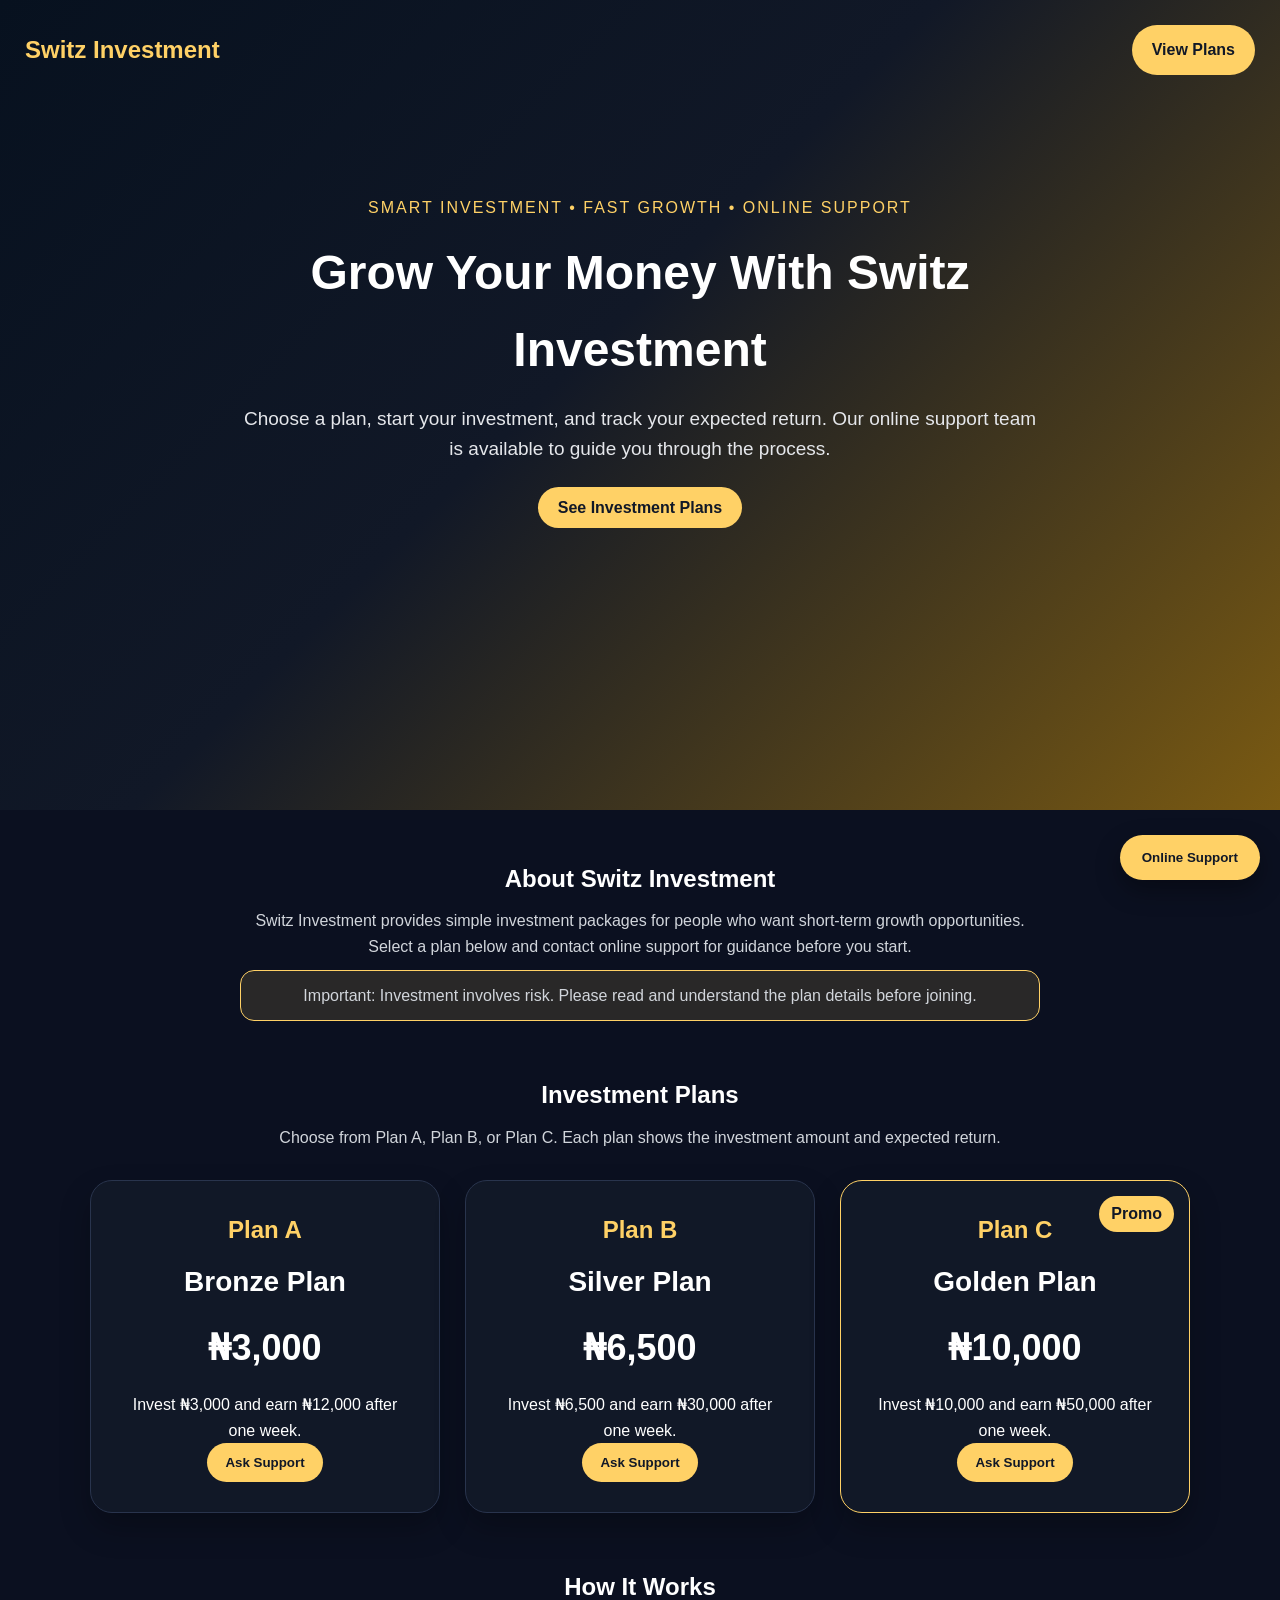
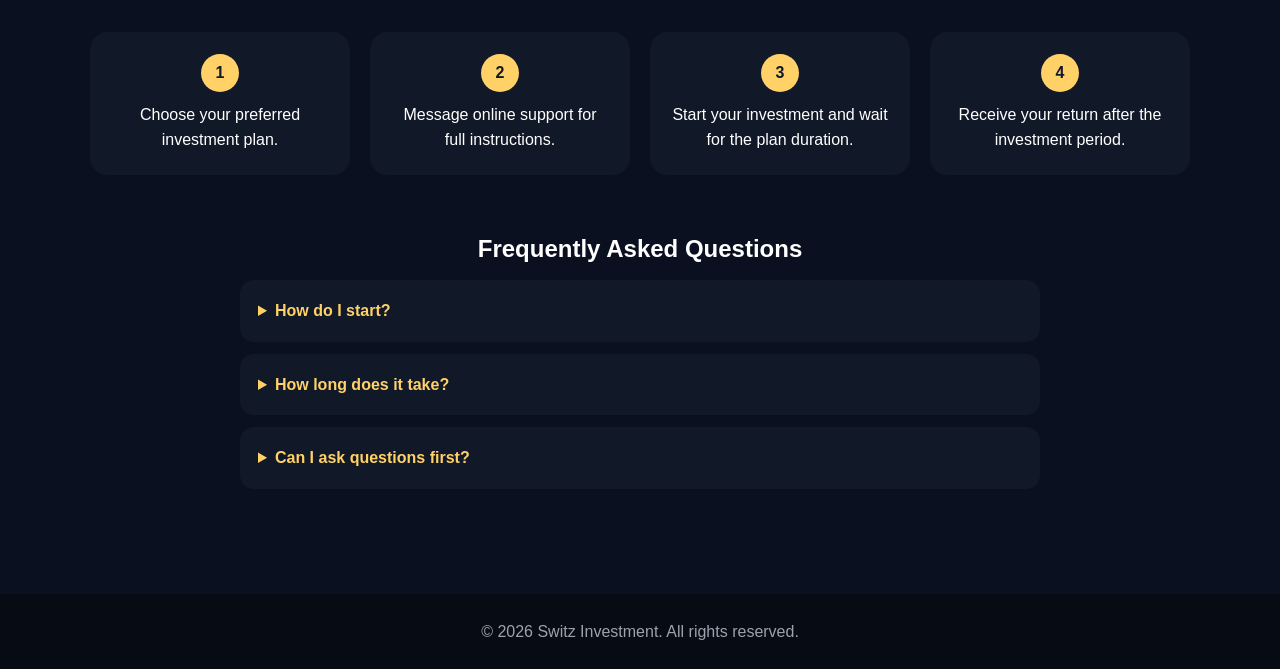
==== index.html @ d9412c85 "Add files via upload" ====
<!DOCTYPE html>
<html lang="en">
<head>
  <meta charset="UTF-8" />
  <meta name="viewport" content="width=device-width, initial-scale=1.0" />
  <title>Switz Investment</title>
  <link rel="stylesheet" href="styles.css" />
</head>
<body>
  <header class="hero">
    <nav>
      <div class="logo">Switz Investment</div>
      <a href="#plans" class="nav-btn">View Plans</a>
    </nav>
    <div class="hero-content">
      <p class="tag">Smart Investment • Fast Growth • Online Support</p>
      <h1>Grow Your Money With Switz Investment</h1>
      <p class="hero-text">Choose a plan, start your investment, and track your expected return. Our online support team is available to guide you through the process.</p>
      <a href="#plans" class="main-btn">See Investment Plans</a>
    </div>
  </header>

  <main>
    <section class="about">
      <h2>About Switz Investment</h2>
      <p>Switz Investment provides simple investment packages for people who want short-term growth opportunities. Select a plan below and contact online support for guidance before you start.</p>
      <p class="notice">Important: Investment involves risk. Please read and understand the plan details before joining.</p>
    </section>

    <section id="plans" class="plans">
      <h2>Investment Plans</h2>
      <p class="section-text">Choose from Plan A, Plan B, or Plan C. Each plan shows the investment amount and expected return.</p>
      <div class="plan-grid">
        <div class="card bronze">
          <h3>Plan A</h3>
          <h4>Bronze Plan</h4>
          <p class="amount">₦3,000</p>
          <p>Invest ₦3,000 and earn ₦12,000 after one week.</p>
          <button onclick="openSupport('Bronze Plan')">Ask Support</button>
        </div>
        <div class="card silver">
          <h3>Plan B</h3>
          <h4>Silver Plan</h4>
          <p class="amount">₦6,500</p>
          <p>Invest ₦6,500 and earn ₦30,000 after one week.</p>
          <button onclick="openSupport('Silver Plan')">Ask Support</button>
        </div>
        <div class="card gold">
          <span class="promo">Promo</span>
          <h3>Plan C</h3>
          <h4>Golden Plan</h4>
          <p class="amount">₦10,000</p>
          <p>Invest ₦10,000 and earn ₦50,000 after one week.</p>
          <button onclick="openSupport('Golden Plan')">Ask Support</button>
        </div>
      </div>
    </section>

    <section class="how">
      <h2>How It Works</h2>
      <div class="steps">
        <div><strong>1</strong><p>Choose your preferred investment plan.</p></div>
        <div><strong>2</strong><p>Message online support for full instructions.</p></div>
        <div><strong>3</strong><p>Start your investment and wait for the plan duration.</p></div>
        <div><strong>4</strong><p>Receive your return after the investment period.</p></div>
      </div>
    </section>

    <section class="faq">
      <h2>Frequently Asked Questions</h2>
      <details><summary>How do I start?</summary><p>Click the online support button and tell support the plan you want to join.</p></details>
      <details><summary>How long does it take?</summary><p>The listed plans are for one week of investment.</p></details>
      <details><summary>Can I ask questions first?</summary><p>Yes. Use the online support button on the website to chat before you invest.</p></details>
    </section>
  </main>

  <footer>
    <p>© 2026 Switz Investment. All rights reserved.</p>
  </footer>

  <button class="chat-float" onclick="openSupport()">Online Support</button>
  <div id="supportBox" class="support-box">
    <div class="support-head">
      <span>Switz Support</span>
      <button onclick="closeSupport()">×</button>
    </div>
    <div class="support-body" id="chatMessages">
      <p class="bot">Hello, welcome to Switz Investment. Which plan are you interested in?</p>
    </div>
    <div class="support-input">
      <input id="chatInput" type="text" placeholder="Type your message..." />
      <button onclick="sendMessage()">Send</button>
    </div>
    <p class="chat-note">Demo chat. To reply to real visitors, connect Tawk.to, Crisp, or another live-chat service.</p>
  </div>

  <!-- REAL ONLINE SUPPORT SETUP:
       Create a free Tawk.to or Crisp account, copy your chat widget code,
       then paste it here before </body>. -->
  <script src="script.js"></script>
</body>
</html>
---- styles.css ----
*{box-sizing:border-box;margin:0;padding:0;font-family:Arial,Helvetica,sans-serif}body{background:#0b1020;color:#fff;line-height:1.6}.hero{min-height:90vh;background:linear-gradient(135deg,#07111f,#111827 45%,#7a5a12);padding:25px}nav{display:flex;justify-content:space-between;align-items:center}.logo{font-size:24px;font-weight:800;color:#ffd166}.nav-btn,.main-btn{background:#ffd166;color:#111827;text-decoration:none;padding:12px 20px;border-radius:30px;font-weight:700}.hero-content{max-width:800px;margin:120px auto;text-align:center}.tag{color:#ffd166;text-transform:uppercase;letter-spacing:2px}.hero h1{font-size:48px;margin:15px 0}.hero-text{font-size:19px;color:#e5e7eb;margin-bottom:30px}main{padding:50px 20px}.about,.plans,.how,.faq{max-width:1100px;margin:0 auto 55px;text-align:center}.about p,.section-text{color:#d1d5db;max-width:800px;margin:10px auto}.notice{background:rgba(255,209,102,.12);border:1px solid #ffd166;border-radius:14px;padding:12px}.plan-grid{display:grid;grid-template-columns:repeat(auto-fit,minmax(250px,1fr));gap:25px;margin-top:30px}.card{background:#111827;border:1px solid #29344d;border-radius:22px;padding:30px;position:relative;box-shadow:0 15px 30px rgba(0,0,0,.25)}.card h3{color:#ffd166;font-size:24px}.card h4{font-size:28px;margin:10px 0}.amount{font-size:36px;font-weight:900;color:#fff;margin:15px 0}.card button,.support-input button{border:0;background:#ffd166;color:#111827;padding:12px 18px;border-radius:25px;font-weight:800;cursor:pointer}.gold{border-color:#ffd166}.promo{position:absolute;top:15px;right:15px;background:#ffd166;color:#111827;padding:5px 12px;border-radius:20px;font-weight:800}.steps{display:grid;grid-template-columns:repeat(auto-fit,minmax(220px,1fr));gap:20px;margin-top:25px}.steps div{background:#111827;padding:22px;border-radius:18px}.steps strong{display:inline-flex;justify-content:center;align-items:center;background:#ffd166;color:#111827;width:38px;height:38px;border-radius:50%;margin-bottom:10px}.faq details{background:#111827;margin:12px auto;padding:18px;border-radius:14px;text-align:left;max-width:800px}.faq summary{cursor:pointer;font-weight:700;color:#ffd166}footer{text-align:center;padding:25px;background:#070b14;color:#9ca3af}.chat-float{position:fixed;right:20px;bottom:20px;border:0;background:#ffd166;color:#111827;padding:15px 22px;border-radius:35px;font-weight:900;box-shadow:0 10px 25px rgba(0,0,0,.35);cursor:pointer}.support-box{display:none;position:fixed;right:20px;bottom:85px;width:330px;background:#fff;color:#111827;border-radius:18px;overflow:hidden;box-shadow:0 20px 50px rgba(0,0,0,.4)}.support-head{background:#111827;color:#ffd166;padding:14px;display:flex;justify-content:space-between;font-weight:800}.support-head button{background:transparent;border:0;color:#fff;font-size:24px;cursor:pointer}.support-body{height:230px;overflow:auto;padding:15px;background:#f3f4f6}.bot,.user{padding:10px 12px;border-radius:12px;margin-bottom:10px}.bot{background:#fff}.user{background:#ffd166;margin-left:40px}.support-input{display:flex;gap:8px;padding:10px}.support-input input{flex:1;padding:12px;border:1px solid #ddd;border-radius:20px}.chat-note{font-size:11px;color:#777;padding:0 12px 12px}@media(max-width:600px){.hero h1{font-size:34px}.support-box{width:90%;right:5%}}
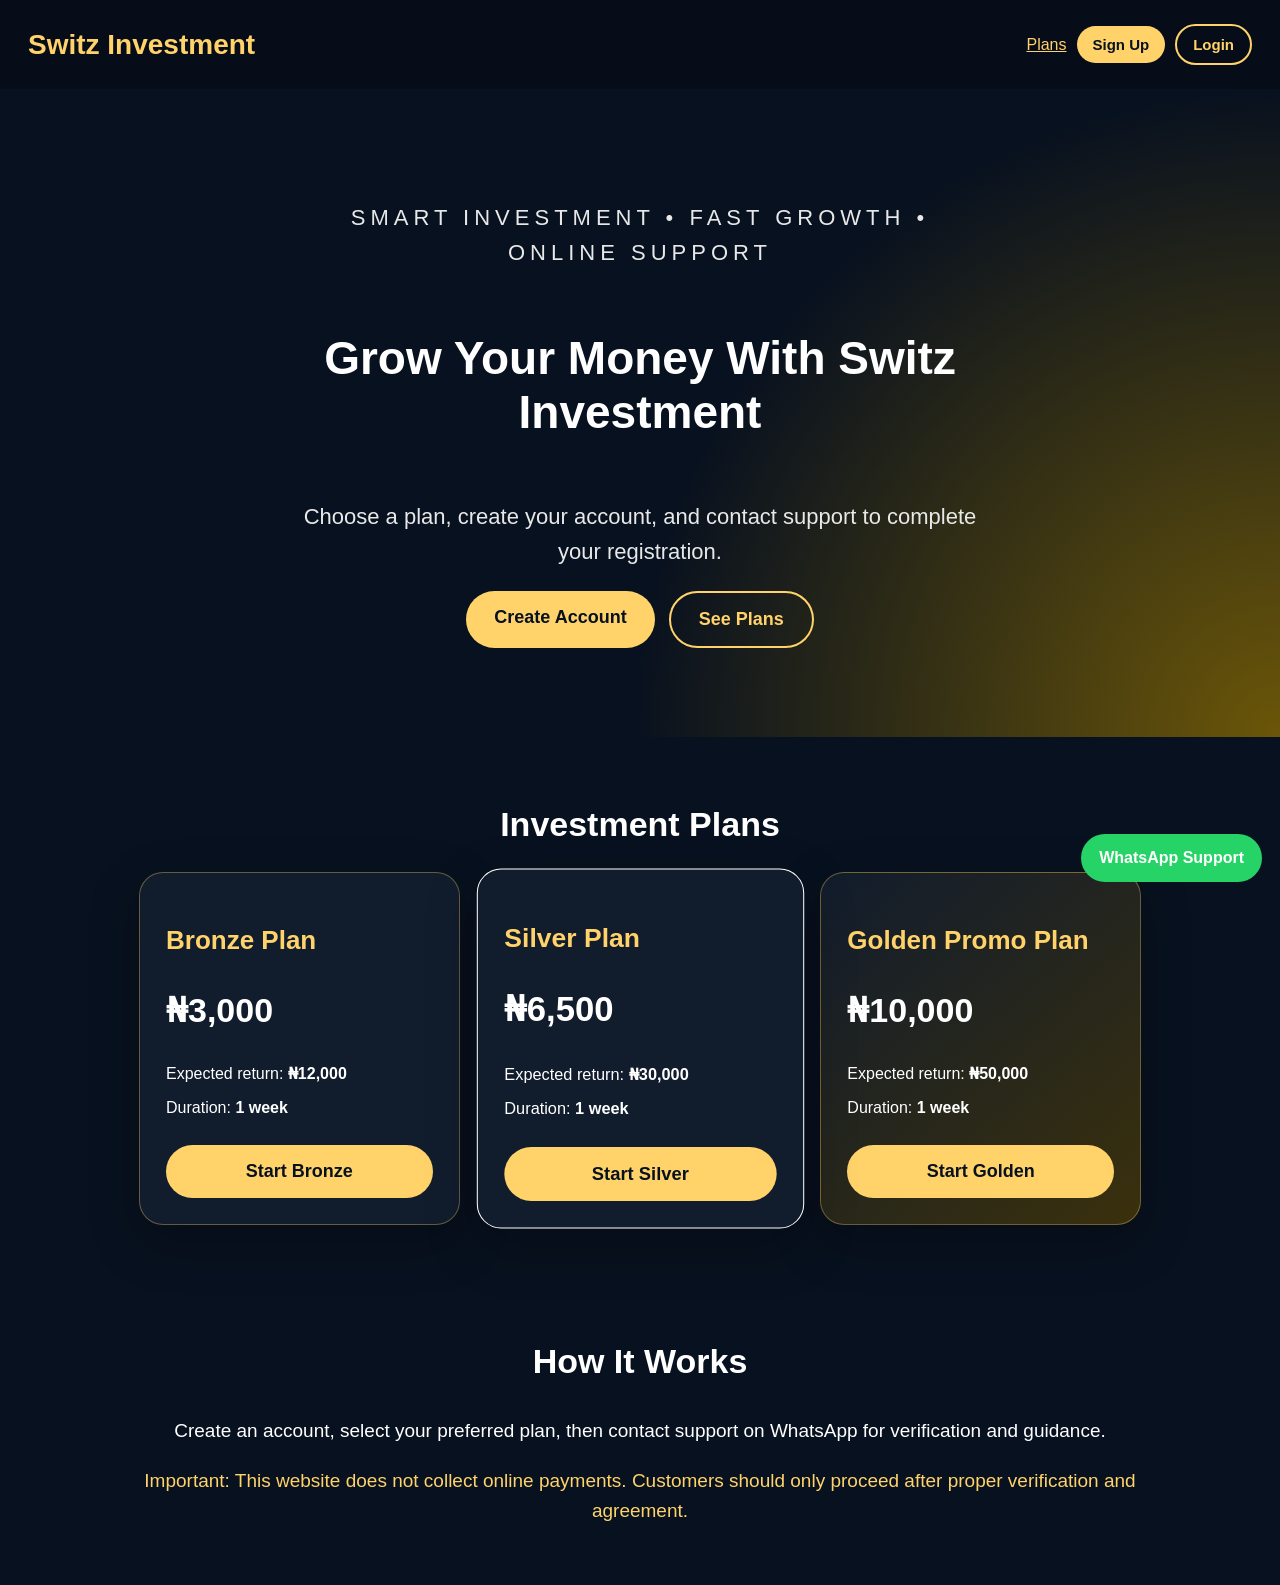
==== commit e33ed1df: "Add files via upload" ====
--- a/index.html
+++ b/index.html
@@ -4,99 +4,62 @@
   <meta charset="UTF-8" />
   <meta name="viewport" content="width=device-width, initial-scale=1.0" />
   <title>Switz Investment</title>
-  <link rel="stylesheet" href="styles.css" />
+  <link rel="stylesheet" href="style.css" />
 </head>
 <body>
-  <header class="hero">
+  <header class="topbar">
+    <div class="brand">Switz Investment</div>
     <nav>
-      <div class="logo">Switz Investment</div>
-      <a href="#plans" class="nav-btn">View Plans</a>
+      <a href="#plans">Plans</a>
+      <a href="signup.html" class="btn small">Sign Up</a>
+      <a href="login.html" class="btn small ghost">Login</a>
     </nav>
-    <div class="hero-content">
-      <p class="tag">Smart Investment • Fast Growth • Online Support</p>
-      <h1>Grow Your Money With Switz Investment</h1>
-      <p class="hero-text">Choose a plan, start your investment, and track your expected return. Our online support team is available to guide you through the process.</p>
-      <a href="#plans" class="main-btn">See Investment Plans</a>
-    </div>
   </header>
 
-  <main>
-    <section class="about">
-      <h2>About Switz Investment</h2>
-      <p>Switz Investment provides simple investment packages for people who want short-term growth opportunities. Select a plan below and contact online support for guidance before you start.</p>
-      <p class="notice">Important: Investment involves risk. Please read and understand the plan details before joining.</p>
-    </section>
+  <section class="hero">
+    <p class="tag">SMART INVESTMENT • FAST GROWTH • ONLINE SUPPORT</p>
+    <h1>Grow Your Money With Switz Investment</h1>
+    <p>Choose a plan, create your account, and contact support to complete your registration.</p>
+    <div class="actions">
+      <a href="signup.html" class="btn">Create Account</a>
+      <a href="#plans" class="btn ghost">See Plans</a>
+    </div>
+  </section>
 
-    <section id="plans" class="plans">
-      <h2>Investment Plans</h2>
-      <p class="section-text">Choose from Plan A, Plan B, or Plan C. Each plan shows the investment amount and expected return.</p>
-      <div class="plan-grid">
-        <div class="card bronze">
-          <h3>Plan A</h3>
-          <h4>Bronze Plan</h4>
-          <p class="amount">₦3,000</p>
-          <p>Invest ₦3,000 and earn ₦12,000 after one week.</p>
-          <button onclick="openSupport('Bronze Plan')">Ask Support</button>
-        </div>
-        <div class="card silver">
-          <h3>Plan B</h3>
-          <h4>Silver Plan</h4>
-          <p class="amount">₦6,500</p>
-          <p>Invest ₦6,500 and earn ₦30,000 after one week.</p>
-          <button onclick="openSupport('Silver Plan')">Ask Support</button>
-        </div>
-        <div class="card gold">
-          <span class="promo">Promo</span>
-          <h3>Plan C</h3>
-          <h4>Golden Plan</h4>
-          <p class="amount">₦10,000</p>
-          <p>Invest ₦10,000 and earn ₦50,000 after one week.</p>
-          <button onclick="openSupport('Golden Plan')">Ask Support</button>
-        </div>
+  <section id="plans" class="plans">
+    <h2>Investment Plans</h2>
+    <div class="plan-grid">
+      <div class="card">
+        <h3>Bronze Plan</h3>
+        <p class="price">₦3,000</p>
+        <p>Expected return: <b>₦12,000</b></p>
+        <p>Duration: <b>1 week</b></p>
+        <a href="signup.html?plan=Bronze" class="btn full">Start Bronze</a>
       </div>
-    </section>
+      <div class="card featured">
+        <h3>Silver Plan</h3>
+        <p class="price">₦6,500</p>
+        <p>Expected return: <b>₦30,000</b></p>
+        <p>Duration: <b>1 week</b></p>
+        <a href="signup.html?plan=Silver" class="btn full">Start Silver</a>
+      </div>
+      <div class="card promo">
+        <h3>Golden Promo Plan</h3>
+        <p class="price">₦10,000</p>
+        <p>Expected return: <b>₦50,000</b></p>
+        <p>Duration: <b>1 week</b></p>
+        <a href="signup.html?plan=Golden" class="btn full">Start Golden</a>
+      </div>
+    </div>
+  </section>
 
-    <section class="how">
-      <h2>How It Works</h2>
-      <div class="steps">
-        <div><strong>1</strong><p>Choose your preferred investment plan.</p></div>
-        <div><strong>2</strong><p>Message online support for full instructions.</p></div>
-        <div><strong>3</strong><p>Start your investment and wait for the plan duration.</p></div>
-        <div><strong>4</strong><p>Receive your return after the investment period.</p></div>
-      </div>
-    </section>
+  <section class="notice">
+    <h2>How It Works</h2>
+    <p>Create an account, select your preferred plan, then contact support on WhatsApp for verification and guidance.</p>
+    <p class="warning">Important: This website does not collect online payments. Customers should only proceed after proper verification and agreement.</p>
+  </section>
 
-    <section class="faq">
-      <h2>Frequently Asked Questions</h2>
-      <details><summary>How do I start?</summary><p>Click the online support button and tell support the plan you want to join.</p></details>
-      <details><summary>How long does it take?</summary><p>The listed plans are for one week of investment.</p></details>
-      <details><summary>Can I ask questions first?</summary><p>Yes. Use the online support button on the website to chat before you invest.</p></details>
-    </section>
-  </main>
-
-  <footer>
-    <p>© 2026 Switz Investment. All rights reserved.</p>
-  </footer>
-
-  <button class="chat-float" onclick="openSupport()">Online Support</button>
-  <div id="supportBox" class="support-box">
-    <div class="support-head">
-      <span>Switz Support</span>
-      <button onclick="closeSupport()">×</button>
-    </div>
-    <div class="support-body" id="chatMessages">
-      <p class="bot">Hello, welcome to Switz Investment. Which plan are you interested in?</p>
-    </div>
-    <div class="support-input">
-      <input id="chatInput" type="text" placeholder="Type your message..." />
-      <button onclick="sendMessage()">Send</button>
-    </div>
-    <p class="chat-note">Demo chat. To reply to real visitors, connect Tawk.to, Crisp, or another live-chat service.</p>
-  </div>
-
-  <!-- REAL ONLINE SUPPORT SETUP:
-       Create a free Tawk.to or Crisp account, copy your chat widget code,
-       then paste it here before </body>. -->
-  <script src="script.js"></script>
+  <a class="whatsapp" href="https://wa.me/2348104181436" target="_blank">WhatsApp Support</a>
+  <script src="app.js"></script>
 </body>
 </html>
--- a/style.css
+++ b/style.css
@@ -0,0 +1 @@
+*{box-sizing:border-box}body{margin:0;font-family:Arial,Helvetica,sans-serif;background:#08111f;color:#fff}.topbar{display:flex;justify-content:space-between;align-items:center;padding:24px 28px;background:#070d18;position:sticky;top:0;z-index:5}.brand{font-size:28px;font-weight:800;color:#ffd36a}nav{display:flex;gap:10px;align-items:center}a{color:#ffd36a}.hero{min-height:72vh;display:flex;flex-direction:column;align-items:center;justify-content:center;text-align:center;padding:40px 24px;background:radial-gradient(circle at bottom right,#6b5608,#08111f 45%)}.tag{color:#ffd36a;letter-spacing:5px;font-size:17px}.hero h1{font-size:46px;max-width:720px}.hero p{font-size:22px;max-width:690px;line-height:1.6;color:#e8e8e8}.actions{display:flex;gap:14px;flex-wrap:wrap;justify-content:center}.btn{display:inline-block;background:#ffd36a;color:#08111f;text-decoration:none;border:0;border-radius:35px;padding:16px 28px;font-weight:800;font-size:18px;cursor:pointer}.btn.ghost{background:transparent;color:#ffd36a;border:2px solid #ffd36a}.btn.small{padding:10px 16px;font-size:15px}.btn.full{width:100%;text-align:center;margin-top:12px}.plans,.notice,.dashboard{padding:40px 24px;max-width:1050px;margin:auto}.plans h2,.notice h2{font-size:34px;text-align:center}.plan-grid,.dash-grid{display:grid;grid-template-columns:repeat(auto-fit,minmax(250px,1fr));gap:20px}.card,.dash-card,.auth-box{background:#111c2d;border:1px solid rgba(255,211,106,.35);border-radius:24px;padding:26px;box-shadow:0 18px 50px rgba(0,0,0,.25)}.card h3{font-size:26px;color:#ffd36a}.price{font-size:34px;font-weight:900}.featured{transform:scale(1.02);border-color:#fff}.promo{background:linear-gradient(140deg,#111c2d,#3a300c)}.notice{text-align:center;font-size:19px;line-height:1.6}.warning{color:#ffd36a}.whatsapp{position:fixed;right:18px;bottom:18px;background:#25d366;color:white;text-decoration:none;padding:15px 18px;border-radius:35px;font-weight:800}.auth-box{max-width:430px;margin:60px auto}.auth-box h1{text-align:center;color:#ffd36a}input,select{width:100%;padding:15px;margin:10px 0;border-radius:12px;border:1px solid #34445e;background:#08111f;color:white;font-size:16px}.dashboard h1{color:#ffd36a}.pending{color:#ffd36a}@media(max-width:600px){.topbar{padding:18px 14px}.brand{font-size:24px}nav a{font-size:13px}.hero h1{font-size:36px}.hero p{font-size:19px}.tag{font-size:14px;letter-spacing:4px}.btn{font-size:16px;padding:14px 20px}}
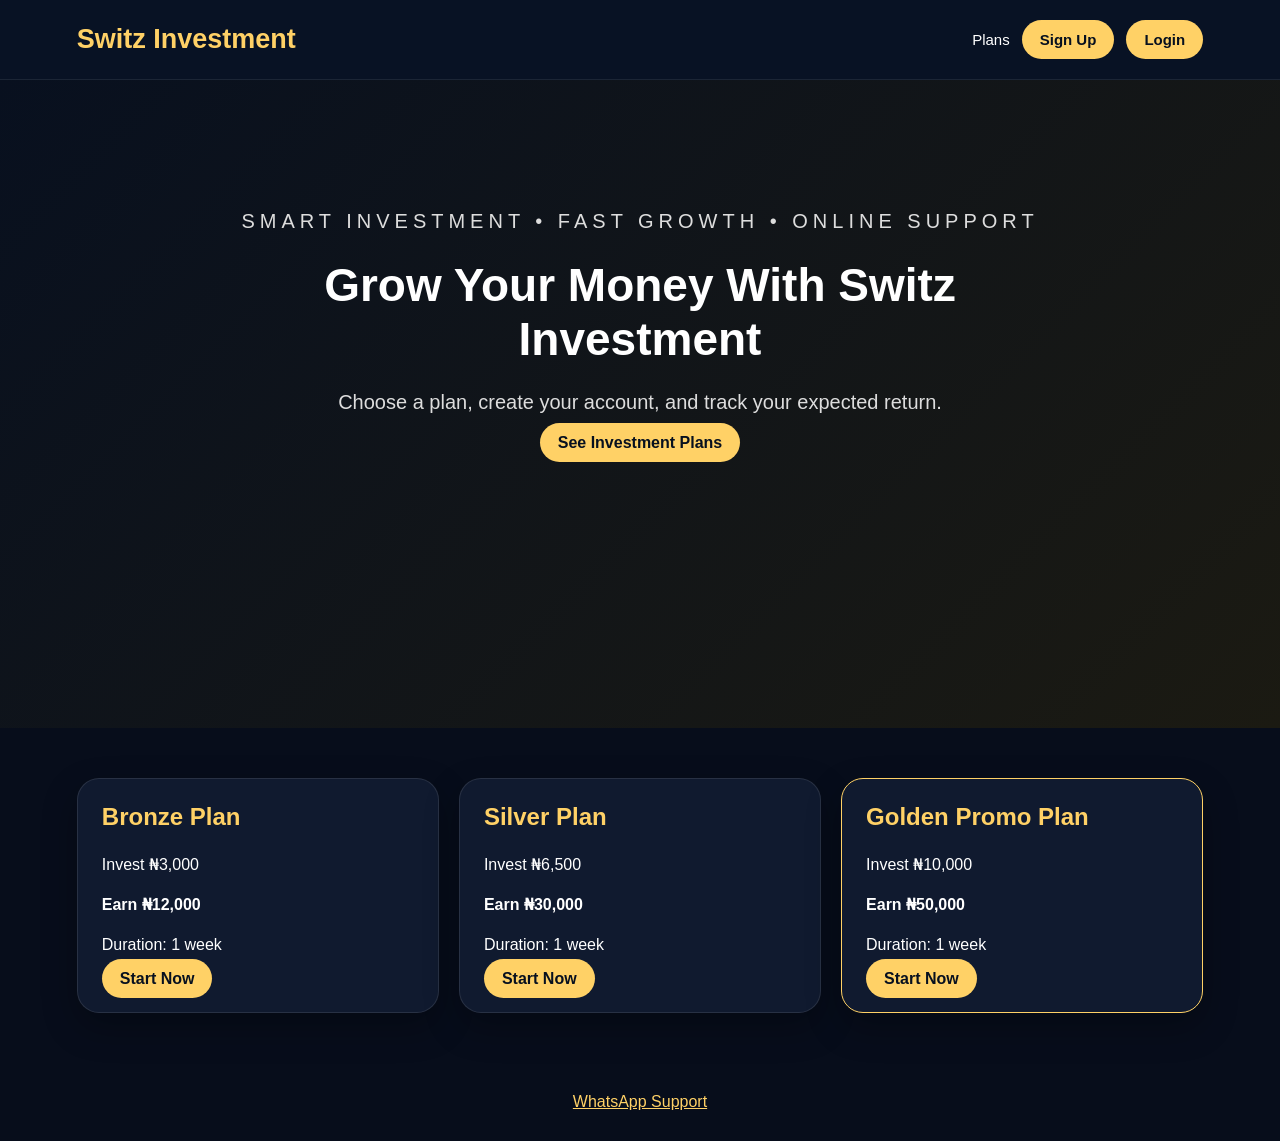
==== commit ab7c8331: "Add files via upload" ====
--- a/index.html
+++ b/index.html
@@ -1,65 +1,16 @@
 <!DOCTYPE html>
 <html lang="en">
 <head>
-  <meta charset="UTF-8" />
-  <meta name="viewport" content="width=device-width, initial-scale=1.0" />
-  <title>Switz Investment</title>
-  <link rel="stylesheet" href="style.css" />
+  <meta charset="UTF-8"><meta name="viewport" content="width=device-width, initial-scale=1.0">
+  <title>Switz Investment</title><link rel="stylesheet" href="style.css">
 </head>
 <body>
-  <header class="topbar">
-    <div class="brand">Switz Investment</div>
-    <nav>
-      <a href="#plans">Plans</a>
-      <a href="signup.html" class="btn small">Sign Up</a>
-      <a href="login.html" class="btn small ghost">Login</a>
-    </nav>
-  </header>
-
-  <section class="hero">
-    <p class="tag">SMART INVESTMENT • FAST GROWTH • ONLINE SUPPORT</p>
-    <h1>Grow Your Money With Switz Investment</h1>
-    <p>Choose a plan, create your account, and contact support to complete your registration.</p>
-    <div class="actions">
-      <a href="signup.html" class="btn">Create Account</a>
-      <a href="#plans" class="btn ghost">See Plans</a>
-    </div>
-  </section>
-
-  <section id="plans" class="plans">
-    <h2>Investment Plans</h2>
-    <div class="plan-grid">
-      <div class="card">
-        <h3>Bronze Plan</h3>
-        <p class="price">₦3,000</p>
-        <p>Expected return: <b>₦12,000</b></p>
-        <p>Duration: <b>1 week</b></p>
-        <a href="signup.html?plan=Bronze" class="btn full">Start Bronze</a>
-      </div>
-      <div class="card featured">
-        <h3>Silver Plan</h3>
-        <p class="price">₦6,500</p>
-        <p>Expected return: <b>₦30,000</b></p>
-        <p>Duration: <b>1 week</b></p>
-        <a href="signup.html?plan=Silver" class="btn full">Start Silver</a>
-      </div>
-      <div class="card promo">
-        <h3>Golden Promo Plan</h3>
-        <p class="price">₦10,000</p>
-        <p>Expected return: <b>₦50,000</b></p>
-        <p>Duration: <b>1 week</b></p>
-        <a href="signup.html?plan=Golden" class="btn full">Start Golden</a>
-      </div>
-    </div>
-  </section>
-
-  <section class="notice">
-    <h2>How It Works</h2>
-    <p>Create an account, select your preferred plan, then contact support on WhatsApp for verification and guidance.</p>
-    <p class="warning">Important: This website does not collect online payments. Customers should only proceed after proper verification and agreement.</p>
-  </section>
-
-  <a class="whatsapp" href="https://wa.me/2348104181436" target="_blank">WhatsApp Support</a>
-  <script src="app.js"></script>
-</body>
-</html>
+<header class="topbar"><h1>Switz Investment</h1><nav><a href="#plans">Plans</a><a class="btn" href="signup.html">Sign Up</a><a class="btn light" href="login.html">Login</a></nav></header>
+<section class="hero"><p class="tag">SMART INVESTMENT • FAST GROWTH • ONLINE SUPPORT</p><h2>Grow Your Money With Switz Investment</h2><p>Choose a plan, create your account, and track your expected return.</p><a class="main-btn" href="#plans">See Investment Plans</a></section>
+<section id="plans" class="plans">
+<div class="card"><h3>Bronze Plan</h3><p>Invest ₦3,000</p><h4>Earn ₦12,000</h4><p>Duration: 1 week</p><a class="main-btn" href="signup.html">Start Now</a></div>
+<div class="card"><h3>Silver Plan</h3><p>Invest ₦6,500</p><h4>Earn ₦30,000</h4><p>Duration: 1 week</p><a class="main-btn" href="signup.html">Start Now</a></div>
+<div class="card gold"><h3>Golden Promo Plan</h3><p>Invest ₦10,000</p><h4>Earn ₦50,000</h4><p>Duration: 1 week</p><a class="main-btn" href="signup.html">Start Now</a></div>
+</section>
+<footer><a href="https://wa.me/2348104181436" target="_blank">WhatsApp Support</a></footer>
+</body></html>
--- a/style.css
+++ b/style.css
@@ -1 +1 @@
-*{box-sizing:border-box}body{margin:0;font-family:Arial,Helvetica,sans-serif;background:#08111f;color:#fff}.topbar{display:flex;justify-content:space-between;align-items:center;padding:24px 28px;background:#070d18;position:sticky;top:0;z-index:5}.brand{font-size:28px;font-weight:800;color:#ffd36a}nav{display:flex;gap:10px;align-items:center}a{color:#ffd36a}.hero{min-height:72vh;display:flex;flex-direction:column;align-items:center;justify-content:center;text-align:center;padding:40px 24px;background:radial-gradient(circle at bottom right,#6b5608,#08111f 45%)}.tag{color:#ffd36a;letter-spacing:5px;font-size:17px}.hero h1{font-size:46px;max-width:720px}.hero p{font-size:22px;max-width:690px;line-height:1.6;color:#e8e8e8}.actions{display:flex;gap:14px;flex-wrap:wrap;justify-content:center}.btn{display:inline-block;background:#ffd36a;color:#08111f;text-decoration:none;border:0;border-radius:35px;padding:16px 28px;font-weight:800;font-size:18px;cursor:pointer}.btn.ghost{background:transparent;color:#ffd36a;border:2px solid #ffd36a}.btn.small{padding:10px 16px;font-size:15px}.btn.full{width:100%;text-align:center;margin-top:12px}.plans,.notice,.dashboard{padding:40px 24px;max-width:1050px;margin:auto}.plans h2,.notice h2{font-size:34px;text-align:center}.plan-grid,.dash-grid{display:grid;grid-template-columns:repeat(auto-fit,minmax(250px,1fr));gap:20px}.card,.dash-card,.auth-box{background:#111c2d;border:1px solid rgba(255,211,106,.35);border-radius:24px;padding:26px;box-shadow:0 18px 50px rgba(0,0,0,.25)}.card h3{font-size:26px;color:#ffd36a}.price{font-size:34px;font-weight:900}.featured{transform:scale(1.02);border-color:#fff}.promo{background:linear-gradient(140deg,#111c2d,#3a300c)}.notice{text-align:center;font-size:19px;line-height:1.6}.warning{color:#ffd36a}.whatsapp{position:fixed;right:18px;bottom:18px;background:#25d366;color:white;text-decoration:none;padding:15px 18px;border-radius:35px;font-weight:800}.auth-box{max-width:430px;margin:60px auto}.auth-box h1{text-align:center;color:#ffd36a}input,select{width:100%;padding:15px;margin:10px 0;border-radius:12px;border:1px solid #34445e;background:#08111f;color:white;font-size:16px}.dashboard h1{color:#ffd36a}.pending{color:#ffd36a}@media(max-width:600px){.topbar{padding:18px 14px}.brand{font-size:24px}nav a{font-size:13px}.hero h1{font-size:36px}.hero p{font-size:19px}.tag{font-size:14px;letter-spacing:4px}.btn{font-size:16px;padding:14px 20px}}
+*{box-sizing:border-box}body{margin:0;font-family:Arial,Helvetica,sans-serif;background:#070d1b;color:white}.topbar{display:flex;justify-content:space-between;align-items:center;padding:20px 6%;background:#081224;border-bottom:1px solid rgba(255,255,255,.08)}.topbar h1{margin:0;color:#ffd166;font-size:27px}.topbar nav{display:flex;gap:12px;align-items:center;flex-wrap:wrap}.topbar a,.logout{color:white;text-decoration:none;background:transparent;border:0;font-size:15px}.btn,.main-btn,.form-box button{background:#ffd166!important;color:#07101f!important;padding:11px 18px;border-radius:28px;font-weight:bold;text-decoration:none;border:0}.logout{background:#18243a;padding:11px 16px;border-radius:20px}.hero{min-height:72vh;text-align:center;padding:110px 7%;background:linear-gradient(135deg,#08101f,#1b1a12)}.tag{color:#ffd166;letter-spacing:5px}.hero h2{font-size:46px;max-width:760px;margin:25px auto}.hero p{font-size:20px;color:#ddd}.plans{display:grid;grid-template-columns:repeat(auto-fit,minmax(240px,1fr));gap:20px;padding:50px 6%}.dashboard-plans{padding:25px 0}.card,.form-box,.stat-card,.panel,.dash-hero{background:#101a2f;border:1px solid rgba(255,255,255,.1);border-radius:22px;padding:24px;box-shadow:0 14px 35px rgba(0,0,0,.28)}.card h3{color:#ffd166;font-size:24px;margin-top:0}.gold{border-color:#ffd166}footer{text-align:center;padding:30px}footer a{color:#ffd166}.form-page{min-height:100vh;display:flex;align-items:center;justify-content:center;padding:25px;background:linear-gradient(135deg,#08101f,#181b2c)}.form-box{width:100%;max-width:430px}.form-box h1{color:#ffd166}.form-box input{width:100%;padding:15px;margin:10px 0;border-radius:12px;border:1px solid #35425d;background:#07101f;color:white}.form-box button{width:100%;margin-top:12px;font-size:17px}.form-box a{color:#ffd166}.dashboard{padding:26px 6%}.dash-hero{display:grid;grid-template-columns:1.2fr .8fr;gap:20px;align-items:center;background:linear-gradient(135deg,#121f3a,#0b1224)}.small,.muted{color:#bfc8dc}.dash-hero h2{font-size:34px;margin:5px 0;color:#ffd166}.balance-box{background:#07101f;border:1px solid rgba(255,209,102,.35);border-radius:20px;padding:22px}.balance-box p{margin:0;color:#bfc8dc}.balance-box h1{font-size:38px;margin:8px 0;color:#ffd166}.balance-box span{color:#dce3f2}.stats{display:grid;grid-template-columns:repeat(auto-fit,minmax(180px,1fr));gap:18px;margin:22px 0}.stat-card p{color:#bfc8dc;margin:0 0 12px}.stat-card h2{margin:0;font-size:26px}.dashboard-grid{display:grid;grid-template-columns:2fr 1fr;gap:20px;margin-bottom:20px}.panel h2{margin-top:0;color:#fff}.chart{height:190px;display:flex;align-items:end;gap:13px;background:#07101f;border-radius:16px;padding:18px;border:1px solid rgba(255,255,255,.08)}.chart div{flex:1;background:linear-gradient(180deg,#ffd166,#b7791f);border-radius:10px 10px 0 0}.action{display:block;width:100%;padding:15px;margin:12px 0;text-align:left;border-radius:14px;border:1px solid rgba(255,255,255,.12);background:#07101f;color:white;text-decoration:none;font-weight:bold}.disabled{opacity:.6}.table{width:100%;overflow:hidden;border-radius:14px;border:1px solid rgba(255,255,255,.1)}.row{display:grid;grid-template-columns:1fr 1fr 1fr 1fr;padding:14px;border-bottom:1px solid rgba(255,255,255,.08);color:#dce3f2}.row.head{background:#07101f;color:#ffd166;font-weight:bold}.row:last-child{border-bottom:0}@media(max-width:700px){.topbar{display:block}.topbar nav{margin-top:14px}.dash-hero,.dashboard-grid{grid-template-columns:1fr}.hero h2{font-size:35px}.tag{letter-spacing:2px}.row{font-size:13px;grid-template-columns:1.2fr 1fr 1fr 1fr}.dashboard{padding:18px 4%}}
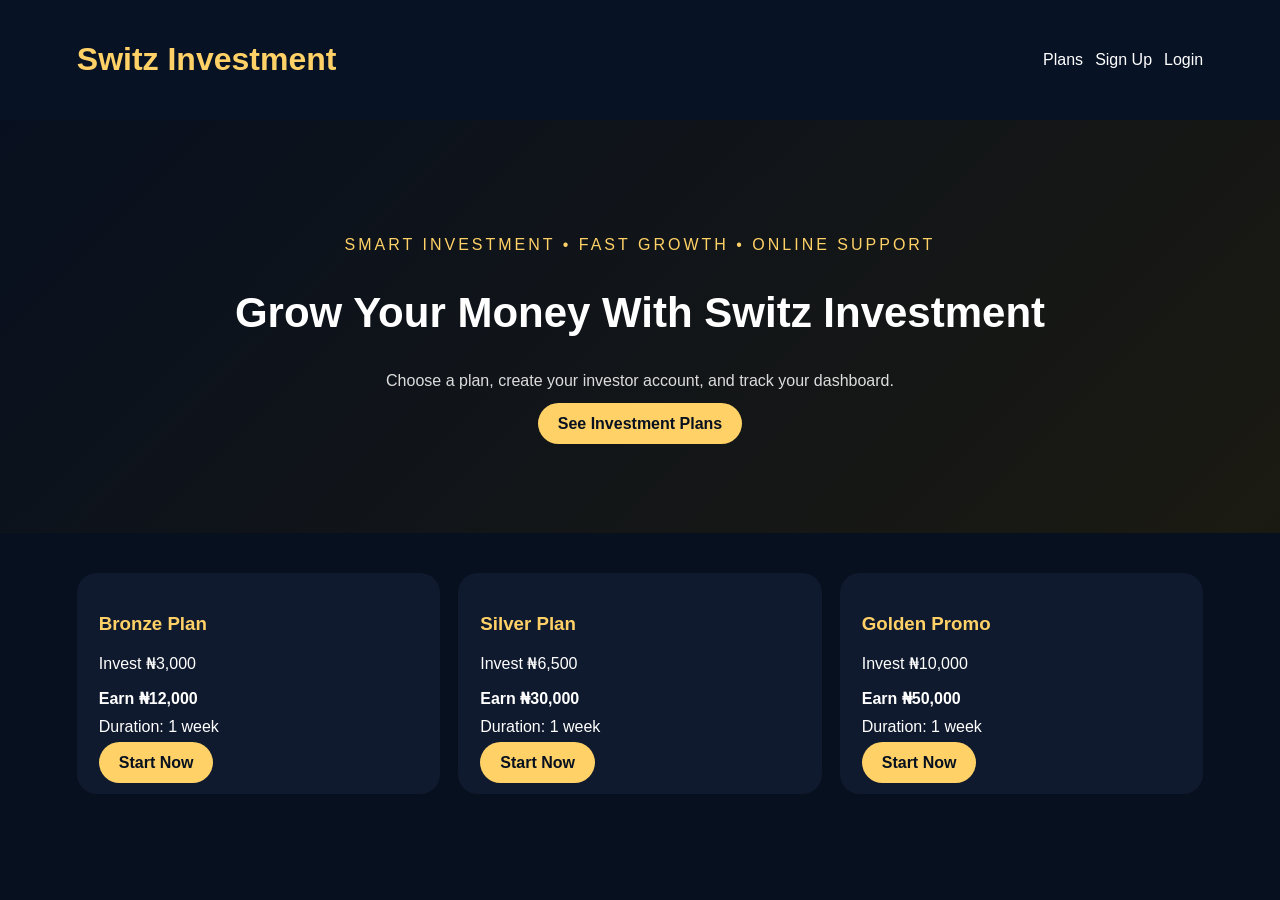
==== commit a4e8f5f8: "Add files via upload" ====
--- a/index.html
+++ b/index.html
@@ -1,16 +1,12 @@
 <!DOCTYPE html>
 <html lang="en">
-<head>
-  <meta charset="UTF-8"><meta name="viewport" content="width=device-width, initial-scale=1.0">
-  <title>Switz Investment</title><link rel="stylesheet" href="style.css">
-</head>
-<body>
-<header class="topbar"><h1>Switz Investment</h1><nav><a href="#plans">Plans</a><a class="btn" href="signup.html">Sign Up</a><a class="btn light" href="login.html">Login</a></nav></header>
-<section class="hero"><p class="tag">SMART INVESTMENT • FAST GROWTH • ONLINE SUPPORT</p><h2>Grow Your Money With Switz Investment</h2><p>Choose a plan, create your account, and track your expected return.</p><a class="main-btn" href="#plans">See Investment Plans</a></section>
-<section id="plans" class="plans">
-<div class="card"><h3>Bronze Plan</h3><p>Invest ₦3,000</p><h4>Earn ₦12,000</h4><p>Duration: 1 week</p><a class="main-btn" href="signup.html">Start Now</a></div>
-<div class="card"><h3>Silver Plan</h3><p>Invest ₦6,500</p><h4>Earn ₦30,000</h4><p>Duration: 1 week</p><a class="main-btn" href="signup.html">Start Now</a></div>
-<div class="card gold"><h3>Golden Promo Plan</h3><p>Invest ₦10,000</p><h4>Earn ₦50,000</h4><p>Duration: 1 week</p><a class="main-btn" href="signup.html">Start Now</a></div>
+<head><meta charset="UTF-8"><meta name="viewport" content="width=device-width, initial-scale=1.0"><title>Switz Investment</title><link rel="stylesheet" href="style.css"></head>
+<body class="landing-body">
+<header class="landing-top"><h1>Switz Investment</h1><nav><a href="#plans">Plans</a><a href="signup.html">Sign Up</a><a href="login.html">Login</a></nav></header>
+<section class="landing-hero"><p>SMART INVESTMENT • FAST GROWTH • ONLINE SUPPORT</p><h2>Grow Your Money With Switz Investment</h2><span>Choose a plan, create your investor account, and track your dashboard.</span><a href="#plans">See Investment Plans</a></section>
+<section id="plans" class="landing-plans">
+<div><h3>Bronze Plan</h3><p>Invest ₦3,000</p><b>Earn ₦12,000</b><span>Duration: 1 week</span><a href="signup.html">Start Now</a></div>
+<div><h3>Silver Plan</h3><p>Invest ₦6,500</p><b>Earn ₦30,000</b><span>Duration: 1 week</span><a href="signup.html">Start Now</a></div>
+<div><h3>Golden Promo</h3><p>Invest ₦10,000</p><b>Earn ₦50,000</b><span>Duration: 1 week</span><a href="signup.html">Start Now</a></div>
 </section>
-<footer><a href="https://wa.me/2348104181436" target="_blank">WhatsApp Support</a></footer>
 </body></html>
--- a/style.css
+++ b/style.css
@@ -1 +1 @@
-*{box-sizing:border-box}body{margin:0;font-family:Arial,Helvetica,sans-serif;background:#070d1b;color:white}.topbar{display:flex;justify-content:space-between;align-items:center;padding:20px 6%;background:#081224;border-bottom:1px solid rgba(255,255,255,.08)}.topbar h1{margin:0;color:#ffd166;font-size:27px}.topbar nav{display:flex;gap:12px;align-items:center;flex-wrap:wrap}.topbar a,.logout{color:white;text-decoration:none;background:transparent;border:0;font-size:15px}.btn,.main-btn,.form-box button{background:#ffd166!important;color:#07101f!important;padding:11px 18px;border-radius:28px;font-weight:bold;text-decoration:none;border:0}.logout{background:#18243a;padding:11px 16px;border-radius:20px}.hero{min-height:72vh;text-align:center;padding:110px 7%;background:linear-gradient(135deg,#08101f,#1b1a12)}.tag{color:#ffd166;letter-spacing:5px}.hero h2{font-size:46px;max-width:760px;margin:25px auto}.hero p{font-size:20px;color:#ddd}.plans{display:grid;grid-template-columns:repeat(auto-fit,minmax(240px,1fr));gap:20px;padding:50px 6%}.dashboard-plans{padding:25px 0}.card,.form-box,.stat-card,.panel,.dash-hero{background:#101a2f;border:1px solid rgba(255,255,255,.1);border-radius:22px;padding:24px;box-shadow:0 14px 35px rgba(0,0,0,.28)}.card h3{color:#ffd166;font-size:24px;margin-top:0}.gold{border-color:#ffd166}footer{text-align:center;padding:30px}footer a{color:#ffd166}.form-page{min-height:100vh;display:flex;align-items:center;justify-content:center;padding:25px;background:linear-gradient(135deg,#08101f,#181b2c)}.form-box{width:100%;max-width:430px}.form-box h1{color:#ffd166}.form-box input{width:100%;padding:15px;margin:10px 0;border-radius:12px;border:1px solid #35425d;background:#07101f;color:white}.form-box button{width:100%;margin-top:12px;font-size:17px}.form-box a{color:#ffd166}.dashboard{padding:26px 6%}.dash-hero{display:grid;grid-template-columns:1.2fr .8fr;gap:20px;align-items:center;background:linear-gradient(135deg,#121f3a,#0b1224)}.small,.muted{color:#bfc8dc}.dash-hero h2{font-size:34px;margin:5px 0;color:#ffd166}.balance-box{background:#07101f;border:1px solid rgba(255,209,102,.35);border-radius:20px;padding:22px}.balance-box p{margin:0;color:#bfc8dc}.balance-box h1{font-size:38px;margin:8px 0;color:#ffd166}.balance-box span{color:#dce3f2}.stats{display:grid;grid-template-columns:repeat(auto-fit,minmax(180px,1fr));gap:18px;margin:22px 0}.stat-card p{color:#bfc8dc;margin:0 0 12px}.stat-card h2{margin:0;font-size:26px}.dashboard-grid{display:grid;grid-template-columns:2fr 1fr;gap:20px;margin-bottom:20px}.panel h2{margin-top:0;color:#fff}.chart{height:190px;display:flex;align-items:end;gap:13px;background:#07101f;border-radius:16px;padding:18px;border:1px solid rgba(255,255,255,.08)}.chart div{flex:1;background:linear-gradient(180deg,#ffd166,#b7791f);border-radius:10px 10px 0 0}.action{display:block;width:100%;padding:15px;margin:12px 0;text-align:left;border-radius:14px;border:1px solid rgba(255,255,255,.12);background:#07101f;color:white;text-decoration:none;font-weight:bold}.disabled{opacity:.6}.table{width:100%;overflow:hidden;border-radius:14px;border:1px solid rgba(255,255,255,.1)}.row{display:grid;grid-template-columns:1fr 1fr 1fr 1fr;padding:14px;border-bottom:1px solid rgba(255,255,255,.08);color:#dce3f2}.row.head{background:#07101f;color:#ffd166;font-weight:bold}.row:last-child{border-bottom:0}@media(max-width:700px){.topbar{display:block}.topbar nav{margin-top:14px}.dash-hero,.dashboard-grid{grid-template-columns:1fr}.hero h2{font-size:35px}.tag{letter-spacing:2px}.row{font-size:13px;grid-template-columns:1.2fr 1fr 1fr 1fr}.dashboard{padding:18px 4%}}+*{box-sizing:border-box}html,body{margin:0;padding:0;font-family:Arial,Helvetica,sans-serif}a{text-decoration:none}.wallet-body{background:#f5f2fb;color:#1f2430;padding-bottom:85px}.phone-shell{max-width:520px;margin:0 auto;padding:22px}.top-row{display:flex;align-items:center;gap:12px;margin-bottom:20px}.avatar{width:52px;height:52px;background:linear-gradient(135deg,#6c2cff,#b899ff);border-radius:50%;display:grid;place-items:center;color:#fff;font-weight:900}.top-row p{margin:0;color:#666}.top-row h1{margin:2px 0;font-size:22px}.top-icons{margin-left:auto;display:flex;gap:18px;font-size:25px}.bell{position:relative}.bell b{position:absolute;right:-12px;top:-12px;background:#ff4b6e;color:#fff;border-radius:12px;font-size:11px;padding:2px 5px}.balance-panel{background:#eee8ff;border-radius:24px;padding:18px;margin-bottom:16px;box-shadow:0 8px 22px rgba(81,43,171,.08)}.balance-head{display:flex;justify-content:space-between;align-items:center;gap:10px;font-size:15px}.balance-head a{color:#333;font-weight:700}.balance-panel h2{font-size:38px;margin:12px 0;color:#1e1e2f}.balance-panel button{float:right;margin-top:-50px;background:#762cff;color:#fff;border:0;border-radius:24px;padding:12px 20px;font-weight:800}.earnings{clear:both;background:#fff;border-radius:0 0 20px 20px;margin:20px -18px -18px;padding:14px 18px;color:#4c4c60}.earnings b{color:#12b886}.quick-grid,.services{display:grid;grid-template-columns:repeat(4,1fr);gap:10px;margin:16px 0}.quick-grid div,.services div{background:#fff;border-radius:16px;min-height:85px;display:flex;flex-direction:column;align-items:center;justify-content:center;text-align:center;box-shadow:0 5px 14px rgba(0,0,0,.04)}.quick-grid i,.services i{font-size:28px;font-style:normal;margin-bottom:8px}.quick-grid span,.services span{font-size:14px}.services{background:#fff;border-radius:22px;padding:14px;box-shadow:0 5px 14px rgba(0,0,0,.04)}.services div{box-shadow:none;min-height:72px}.reward-card{background:#fff;border-radius:22px;padding:18px;margin:16px 0;display:flex;align-items:center;gap:12px;box-shadow:0 5px 14px rgba(0,0,0,.04)}.coin{width:58px;height:58px;border-radius:50%;background:#125c18;color:white;display:grid;place-items:center;text-align:center;font-weight:800;font-size:13px;line-height:1.1}.reward-card h3{margin:0}.reward-card p{margin:5px 0;color:#777}.reward-card button,.investment-cards button{margin-left:auto;border:2px solid #762cff;color:#762cff;background:#fff;border-radius:22px;padding:9px 18px;font-weight:800}.investment-cards{display:grid;grid-template-columns:1fr 1fr;gap:14px;margin-bottom:16px}.investment-cards div{background:#fff;border-radius:20px;padding:18px;box-shadow:0 5px 14px rgba(0,0,0,.04)}.investment-cards div:nth-child(3){grid-column:1/3}.investment-cards h3{color:#762cff;margin:0 0 8px}.investment-cards p{color:#555;margin:0 0 10px}.investment-cards b{display:block;color:#12b886;font-size:28px;margin-bottom:12px}.investment-cards button{background:#762cff;color:#fff;border:0;margin:0}.transactions{background:#fff;border-radius:20px;padding:18px;margin-bottom:10px}.transactions h3{margin-top:0}.tx-row{display:flex;justify-content:space-between;gap:10px;border-top:1px solid #eee;padding-top:12px}.tx-row em{font-style:normal;color:#f59f00}.bottom-nav{position:fixed;bottom:0;left:0;right:0;background:#fff;display:flex;justify-content:space-around;padding:10px 0 12px;box-shadow:0 -4px 18px rgba(0,0,0,.07);max-width:520px;margin:0 auto;border-radius:22px 22px 0 0}.bottom-nav a{color:#262a36;display:flex;flex-direction:column;align-items:center;font-size:21px}.bottom-nav span{font-size:13px;margin-top:3px}.bottom-nav a:first-child{color:#762cff}.landing-body{background:#07101f;color:#fff}.landing-top{display:flex;justify-content:space-between;align-items:center;padding:20px 6%;background:#081225}.landing-top h1{color:#ffd166}.landing-top a{color:white;margin-left:12px}.landing-hero{text-align:center;padding:100px 7%;background:linear-gradient(135deg,#08101f,#1b1a12)}.landing-hero p{color:#ffd166;letter-spacing:3px}.landing-hero h2{font-size:42px}.landing-hero span{display:block;color:#ddd;margin-bottom:25px}.landing-hero a,.landing-plans a,.auth-box button{background:#ffd166;color:#07101f;padding:12px 20px;border-radius:24px;font-weight:800}.landing-plans{display:grid;grid-template-columns:repeat(auto-fit,minmax(230px,1fr));gap:18px;padding:40px 6%}.landing-plans div,.auth-box{background:#101a2e;border-radius:20px;padding:22px}.landing-plans h3{color:#ffd166}.landing-plans span{display:block;margin:10px 0 18px}.auth-body{min-height:100vh;display:flex;align-items:center;justify-content:center;background:#07101f;color:#fff;padding:20px}.auth-box{width:100%;max-width:420px}.auth-box h1{color:#ffd166}.auth-box input{width:100%;padding:15px;margin:9px 0;border-radius:12px;border:1px solid #35425d;background:#07101f;color:#fff}.auth-box button{width:100%;border:0;margin-top:10px}.auth-box a{color:#ffd166}@media(max-width:380px){.phone-shell{padding:14px}.balance-panel h2{font-size:32px}.quick-grid span,.services span{font-size:12px}.reward-card{gap:8px}.investment-cards{grid-template-columns:1fr}.investment-cards div:nth-child(3){grid-column:auto}}
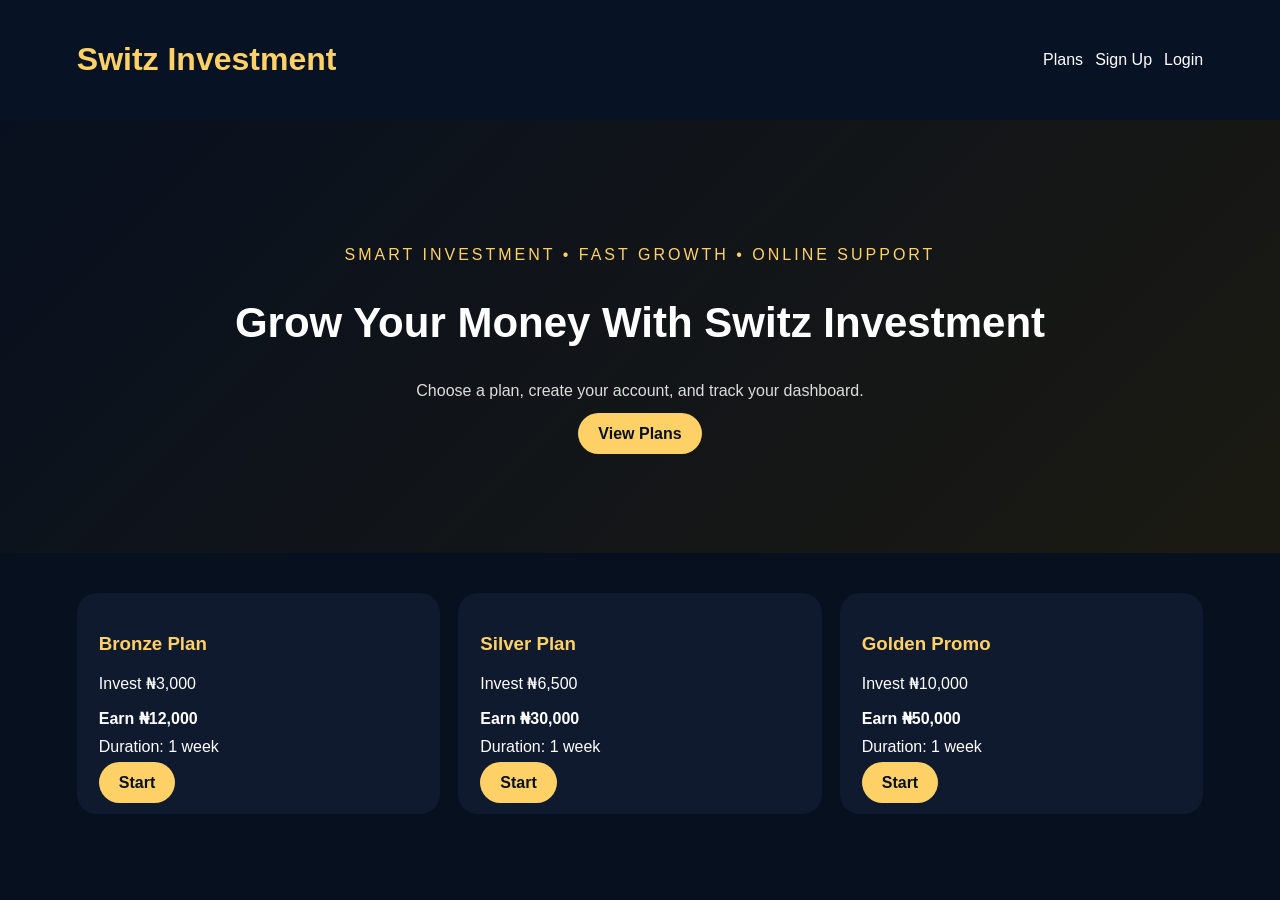
==== commit f71c94bd: "Add files via upload" ====
--- a/index.html
+++ b/index.html
@@ -1,12 +1,24 @@
 <!DOCTYPE html>
 <html lang="en">
-<head><meta charset="UTF-8"><meta name="viewport" content="width=device-width, initial-scale=1.0"><title>Switz Investment</title><link rel="stylesheet" href="style.css"></head>
+<head>
+  <meta charset="UTF-8"><meta name="viewport" content="width=device-width, initial-scale=1.0">
+  <title>Switz Investment</title><link rel="stylesheet" href="style.css">
+</head>
 <body class="landing-body">
-<header class="landing-top"><h1>Switz Investment</h1><nav><a href="#plans">Plans</a><a href="signup.html">Sign Up</a><a href="login.html">Login</a></nav></header>
-<section class="landing-hero"><p>SMART INVESTMENT • FAST GROWTH • ONLINE SUPPORT</p><h2>Grow Your Money With Switz Investment</h2><span>Choose a plan, create your investor account, and track your dashboard.</span><a href="#plans">See Investment Plans</a></section>
-<section id="plans" class="landing-plans">
-<div><h3>Bronze Plan</h3><p>Invest ₦3,000</p><b>Earn ₦12,000</b><span>Duration: 1 week</span><a href="signup.html">Start Now</a></div>
-<div><h3>Silver Plan</h3><p>Invest ₦6,500</p><b>Earn ₦30,000</b><span>Duration: 1 week</span><a href="signup.html">Start Now</a></div>
-<div><h3>Golden Promo</h3><p>Invest ₦10,000</p><b>Earn ₦50,000</b><span>Duration: 1 week</span><a href="signup.html">Start Now</a></div>
-</section>
-</body></html>+  <header class="landing-top">
+    <h1>Switz Investment</h1>
+    <nav><a href="#plans">Plans</a><a href="signup.html">Sign Up</a><a href="login.html">Login</a></nav>
+  </header>
+  <section class="landing-hero">
+    <p>SMART INVESTMENT • FAST GROWTH • ONLINE SUPPORT</p>
+    <h2>Grow Your Money With Switz Investment</h2>
+    <span>Choose a plan, create your account, and track your dashboard.</span>
+    <a href="#plans">View Plans</a>
+  </section>
+  <section id="plans" class="landing-plans">
+    <div><h3>Bronze Plan</h3><p>Invest ₦3,000</p><b>Earn ₦12,000</b><span>Duration: 1 week</span><a href="signup.html">Start</a></div>
+    <div><h3>Silver Plan</h3><p>Invest ₦6,500</p><b>Earn ₦30,000</b><span>Duration: 1 week</span><a href="signup.html">Start</a></div>
+    <div><h3>Golden Promo</h3><p>Invest ₦10,000</p><b>Earn ₦50,000</b><span>Duration: 1 week</span><a href="signup.html">Start</a></div>
+  </section>
+</body>
+</html>
--- a/style.css
+++ b/style.css
@@ -1 +1 @@
-*{box-sizing:border-box}html,body{margin:0;padding:0;font-family:Arial,Helvetica,sans-serif}a{text-decoration:none}.wallet-body{background:#f5f2fb;color:#1f2430;padding-bottom:85px}.phone-shell{max-width:520px;margin:0 auto;padding:22px}.top-row{display:flex;align-items:center;gap:12px;margin-bottom:20px}.avatar{width:52px;height:52px;background:linear-gradient(135deg,#6c2cff,#b899ff);border-radius:50%;display:grid;place-items:center;color:#fff;font-weight:900}.top-row p{margin:0;color:#666}.top-row h1{margin:2px 0;font-size:22px}.top-icons{margin-left:auto;display:flex;gap:18px;font-size:25px}.bell{position:relative}.bell b{position:absolute;right:-12px;top:-12px;background:#ff4b6e;color:#fff;border-radius:12px;font-size:11px;padding:2px 5px}.balance-panel{background:#eee8ff;border-radius:24px;padding:18px;margin-bottom:16px;box-shadow:0 8px 22px rgba(81,43,171,.08)}.balance-head{display:flex;justify-content:space-between;align-items:center;gap:10px;font-size:15px}.balance-head a{color:#333;font-weight:700}.balance-panel h2{font-size:38px;margin:12px 0;color:#1e1e2f}.balance-panel button{float:right;margin-top:-50px;background:#762cff;color:#fff;border:0;border-radius:24px;padding:12px 20px;font-weight:800}.earnings{clear:both;background:#fff;border-radius:0 0 20px 20px;margin:20px -18px -18px;padding:14px 18px;color:#4c4c60}.earnings b{color:#12b886}.quick-grid,.services{display:grid;grid-template-columns:repeat(4,1fr);gap:10px;margin:16px 0}.quick-grid div,.services div{background:#fff;border-radius:16px;min-height:85px;display:flex;flex-direction:column;align-items:center;justify-content:center;text-align:center;box-shadow:0 5px 14px rgba(0,0,0,.04)}.quick-grid i,.services i{font-size:28px;font-style:normal;margin-bottom:8px}.quick-grid span,.services span{font-size:14px}.services{background:#fff;border-radius:22px;padding:14px;box-shadow:0 5px 14px rgba(0,0,0,.04)}.services div{box-shadow:none;min-height:72px}.reward-card{background:#fff;border-radius:22px;padding:18px;margin:16px 0;display:flex;align-items:center;gap:12px;box-shadow:0 5px 14px rgba(0,0,0,.04)}.coin{width:58px;height:58px;border-radius:50%;background:#125c18;color:white;display:grid;place-items:center;text-align:center;font-weight:800;font-size:13px;line-height:1.1}.reward-card h3{margin:0}.reward-card p{margin:5px 0;color:#777}.reward-card button,.investment-cards button{margin-left:auto;border:2px solid #762cff;color:#762cff;background:#fff;border-radius:22px;padding:9px 18px;font-weight:800}.investment-cards{display:grid;grid-template-columns:1fr 1fr;gap:14px;margin-bottom:16px}.investment-cards div{background:#fff;border-radius:20px;padding:18px;box-shadow:0 5px 14px rgba(0,0,0,.04)}.investment-cards div:nth-child(3){grid-column:1/3}.investment-cards h3{color:#762cff;margin:0 0 8px}.investment-cards p{color:#555;margin:0 0 10px}.investment-cards b{display:block;color:#12b886;font-size:28px;margin-bottom:12px}.investment-cards button{background:#762cff;color:#fff;border:0;margin:0}.transactions{background:#fff;border-radius:20px;padding:18px;margin-bottom:10px}.transactions h3{margin-top:0}.tx-row{display:flex;justify-content:space-between;gap:10px;border-top:1px solid #eee;padding-top:12px}.tx-row em{font-style:normal;color:#f59f00}.bottom-nav{position:fixed;bottom:0;left:0;right:0;background:#fff;display:flex;justify-content:space-around;padding:10px 0 12px;box-shadow:0 -4px 18px rgba(0,0,0,.07);max-width:520px;margin:0 auto;border-radius:22px 22px 0 0}.bottom-nav a{color:#262a36;display:flex;flex-direction:column;align-items:center;font-size:21px}.bottom-nav span{font-size:13px;margin-top:3px}.bottom-nav a:first-child{color:#762cff}.landing-body{background:#07101f;color:#fff}.landing-top{display:flex;justify-content:space-between;align-items:center;padding:20px 6%;background:#081225}.landing-top h1{color:#ffd166}.landing-top a{color:white;margin-left:12px}.landing-hero{text-align:center;padding:100px 7%;background:linear-gradient(135deg,#08101f,#1b1a12)}.landing-hero p{color:#ffd166;letter-spacing:3px}.landing-hero h2{font-size:42px}.landing-hero span{display:block;color:#ddd;margin-bottom:25px}.landing-hero a,.landing-plans a,.auth-box button{background:#ffd166;color:#07101f;padding:12px 20px;border-radius:24px;font-weight:800}.landing-plans{display:grid;grid-template-columns:repeat(auto-fit,minmax(230px,1fr));gap:18px;padding:40px 6%}.landing-plans div,.auth-box{background:#101a2e;border-radius:20px;padding:22px}.landing-plans h3{color:#ffd166}.landing-plans span{display:block;margin:10px 0 18px}.auth-body{min-height:100vh;display:flex;align-items:center;justify-content:center;background:#07101f;color:#fff;padding:20px}.auth-box{width:100%;max-width:420px}.auth-box h1{color:#ffd166}.auth-box input{width:100%;padding:15px;margin:9px 0;border-radius:12px;border:1px solid #35425d;background:#07101f;color:#fff}.auth-box button{width:100%;border:0;margin-top:10px}.auth-box a{color:#ffd166}@media(max-width:380px){.phone-shell{padding:14px}.balance-panel h2{font-size:32px}.quick-grid span,.services span{font-size:12px}.reward-card{gap:8px}.investment-cards{grid-template-columns:1fr}.investment-cards div:nth-child(3){grid-column:auto}}+*{box-sizing:border-box}html,body{margin:0;padding:0;font-family:Arial,Helvetica,sans-serif}a{text-decoration:none}.app-body{background:#f4f2f8;color:#1f1b2d;padding-bottom:95px}.app-screen{max-width:560px;margin:0 auto;padding:18px}.app-header{display:flex;align-items:center;gap:12px;margin-bottom:22px}.avatar{width:54px;height:54px;border-radius:50%;background:#e8dcff;color:#4b138b;display:grid;place-items:center;font-weight:900}.hello span{font-size:13px;color:#6d6878}.hello h1{font-size:22px;margin:3px 0}.header-icons{margin-left:auto;display:flex;gap:8px}.header-icons button{border:0;background:#fff;border-radius:16px;min-width:42px;height:42px;font-size:18px;box-shadow:0 5px 12px rgba(41,0,82,.06)}.notify{position:relative}.notify b{position:absolute;top:-8px;right:-4px;background:#ff4d6d;color:#fff;border-radius:14px;padding:2px 6px;font-size:11px}.wallet-card{background:#123c69;border-radius:22px;padding:22px;color:white;box-shadow:0 16px 28px rgba(18,60,105,.28);margin-bottom:18px}.wallet-top{display:flex;justify-content:space-between;align-items:center}.wallet-top span{font-size:17px;font-weight:700}.wallet-top strong{font-size:34px}.wallet-actions{display:flex;justify-content:center;gap:28px;margin-top:32px}.wallet-actions button{border:0;background:transparent;color:white;font-size:30px;display:flex;flex-direction:column;align-items:center;gap:10px}.wallet-actions span{font-size:14px;font-weight:700}.two-cards{display:grid;grid-template-columns:1fr 1fr;gap:14px;margin-bottom:22px}.two-cards div{background:#123c69;color:white;border-radius:18px;padding:17px;position:relative;min-height:92px}.two-cards span{display:block;color:#c9d6e3;margin-bottom:10px}.two-cards b{font-size:22px}.two-cards em{position:absolute;right:18px;top:28px;font-size:30px;color:#5c8ec1;font-style:normal}.section-title{font-size:22px;margin:12px 0 16px}.service-grid{display:grid;grid-template-columns:repeat(4,1fr);gap:18px;margin-bottom:22px}.service-grid div{text-align:center;font-weight:700;font-size:12px;color:#343044}.service-grid i{width:58px;height:58px;margin:0 auto 9px;border-radius:16px;background:#fff;box-shadow:0 6px 14px rgba(0,0,0,.05);display:grid;place-items:center;font-size:26px;font-style:normal;color:#123c69}.service-grid span{display:block}.plans-wallet,.transactions{background:#fff;border-radius:22px;padding:18px;margin:18px 0;box-shadow:0 6px 18px rgba(0,0,0,.05)}.plans-wallet h2,.transactions h2{margin:0 0 14px;font-size:21px}.plan-row{display:flex;justify-content:space-between;align-items:center;border-bottom:1px solid #eee;padding:14px 0}.plan-row:last-child{border-bottom:0}.plan-row h3{margin:0;color:#123c69}.plan-row p{margin:5px 0 0;color:#777}.plan-row b{color:#0f9f6e}.transactions div{display:flex;justify-content:space-between;gap:8px;color:#555}.transactions em{font-style:normal;color:#f59f00}.bottom-nav{position:fixed;bottom:0;left:0;right:0;margin:0 auto;max-width:560px;background:#fff;border-radius:26px 26px 0 0;display:flex;justify-content:space-around;padding:10px 0 12px;box-shadow:0 -10px 30px rgba(18,60,105,.18);border-top:7px solid #2575fc}.bottom-nav a{color:#656575;display:flex;flex-direction:column;align-items:center;font-size:20px;font-weight:700}.bottom-nav span{font-size:12px;margin-top:4px}.bottom-nav .active{color:#123c69;transform:translateY(-22px);background:#123c69;width:62px;height:62px;border-radius:50%;justify-content:center;color:white;box-shadow:0 10px 25px rgba(18,60,105,.38)}.bottom-nav .active span{position:absolute;top:68px;color:#123c69}.landing-body,.auth-body{background:#07101f;color:#fff}.landing-top{display:flex;justify-content:space-between;align-items:center;padding:20px 6%;background:#081225}.landing-top h1{color:#ffd166}.landing-top a{color:white;margin-left:12px}.landing-hero{text-align:center;padding:110px 7%;background:linear-gradient(135deg,#08101f,#1b1a12)}.landing-hero p{color:#ffd166;letter-spacing:3px}.landing-hero h2{font-size:42px}.landing-hero span{display:block;color:#ddd;margin-bottom:25px}.landing-hero a,.landing-plans a,.auth-card button{background:#ffd166;color:#07101f;padding:12px 20px;border-radius:24px;font-weight:800}.landing-plans{display:grid;grid-template-columns:repeat(auto-fit,minmax(230px,1fr));gap:18px;padding:40px 6%}.landing-plans div,.auth-card{background:#101a2e;border-radius:20px;padding:22px}.landing-plans h3{color:#ffd166}.landing-plans span{display:block;margin:10px 0 18px}.auth-body{min-height:100vh;display:flex;align-items:center;justify-content:center;padding:20px}.auth-card{width:100%;max-width:420px}.auth-card h1{color:#ffd166}.auth-card input{width:100%;padding:15px;margin:9px 0;border-radius:12px;border:1px solid #35425d;background:#07101f;color:#fff}.auth-card button{width:100%;border:0;margin-top:10px}.auth-card a{color:#ffd166}@media(max-width:420px){.app-screen{padding:14px}.wallet-top strong{font-size:29px}.wallet-actions{gap:20px}.service-grid{gap:12px}.service-grid i{width:52px;height:52px}.two-cards div{padding:14px}.bottom-nav{border-top-width:6px}.landing-top{display:block}.landing-top nav{margin-top:12px}.landing-hero h2{font-size:34px}}
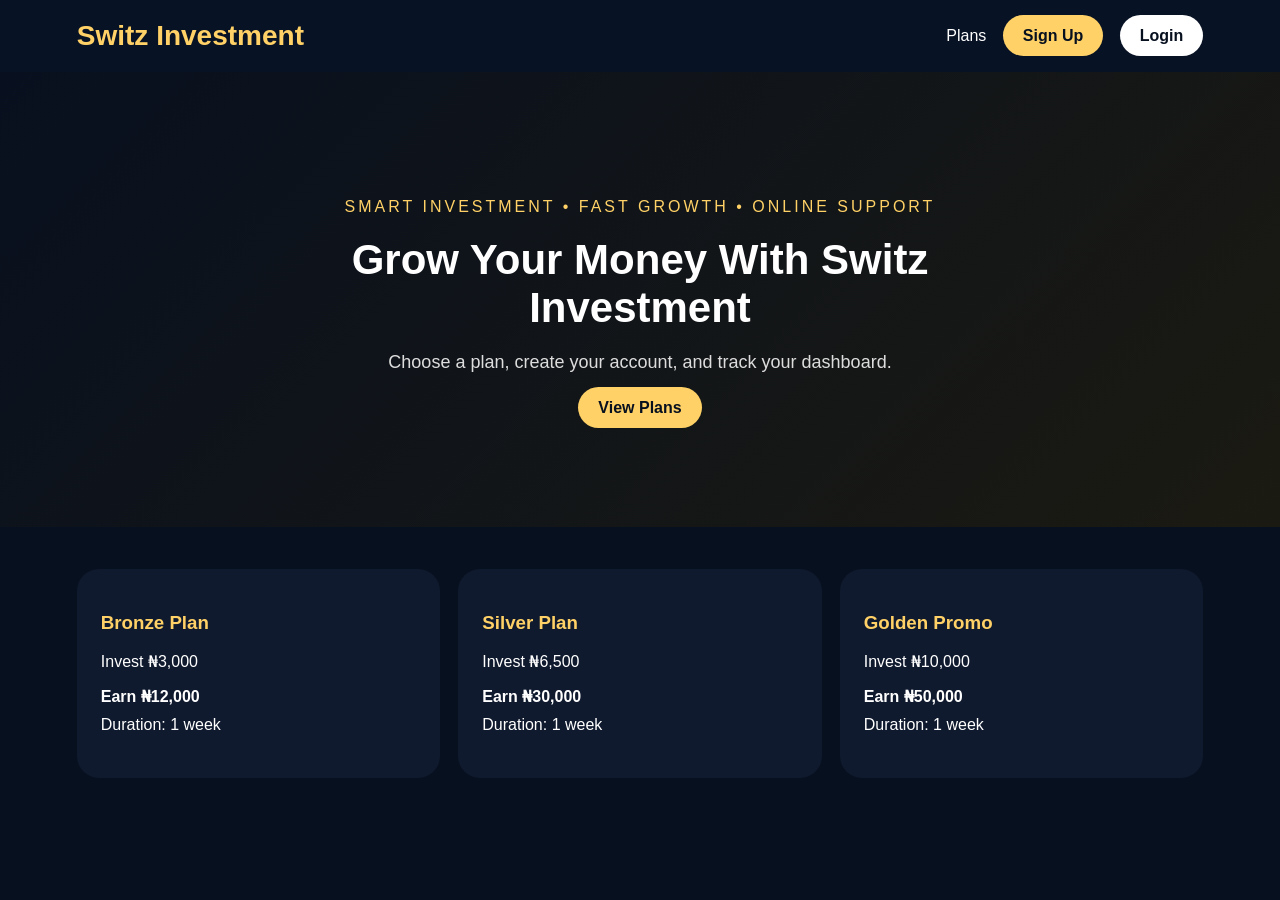
==== commit a80dc615: "Add files via upload" ====
--- a/index.html
+++ b/index.html
@@ -1,24 +1,30 @@
-<!DOCTYPE html>
+<!doctype html>
 <html lang="en">
 <head>
-  <meta charset="UTF-8"><meta name="viewport" content="width=device-width, initial-scale=1.0">
-  <title>Switz Investment</title><link rel="stylesheet" href="style.css">
+<meta charset="utf-8">
+<meta name="viewport" content="width=device-width,initial-scale=1">
+<title>Switz Investment</title>
+<link rel="stylesheet" href="style.css">
 </head>
-<body class="landing-body">
-  <header class="landing-top">
-    <h1>Switz Investment</h1>
-    <nav><a href="#plans">Plans</a><a href="signup.html">Sign Up</a><a href="login.html">Login</a></nav>
-  </header>
-  <section class="landing-hero">
-    <p>SMART INVESTMENT • FAST GROWTH • ONLINE SUPPORT</p>
-    <h2>Grow Your Money With Switz Investment</h2>
-    <span>Choose a plan, create your account, and track your dashboard.</span>
-    <a href="#plans">View Plans</a>
-  </section>
-  <section id="plans" class="landing-plans">
-    <div><h3>Bronze Plan</h3><p>Invest ₦3,000</p><b>Earn ₦12,000</b><span>Duration: 1 week</span><a href="signup.html">Start</a></div>
-    <div><h3>Silver Plan</h3><p>Invest ₦6,500</p><b>Earn ₦30,000</b><span>Duration: 1 week</span><a href="signup.html">Start</a></div>
-    <div><h3>Golden Promo</h3><p>Invest ₦10,000</p><b>Earn ₦50,000</b><span>Duration: 1 week</span><a href="signup.html">Start</a></div>
-  </section>
+<body class="home-page">
+<header class="site-header">
+  <div class="logo">Switz Investment</div>
+  <nav>
+    <a href="#plans">Plans</a>
+    <a href="signup.html" class="pill">Sign Up</a>
+    <a href="login.html" class="pill light">Login</a>
+  </nav>
+</header>
+<section class="home-hero">
+  <p>SMART INVESTMENT • FAST GROWTH • ONLINE SUPPORT</p>
+  <h1>Grow Your Money With Switz Investment</h1>
+  <span>Choose a plan, create your account, and track your dashboard.</span>
+  <a href="#plans">View Plans</a>
+</section>
+<section id="plans" class="home-plans">
+  <div><h3>Bronze Plan</h3><p>Invest ₦3,000</p><b>Earn ₦12,000</b><span>Duration: 1 week</span></div>
+  <div><h3>Silver Plan</h3><p>Invest ₦6,500</p><b>Earn ₦30,000</b><span>Duration: 1 week</span></div>
+  <div><h3>Golden Promo</h3><p>Invest ₦10,000</p><b>Earn ₦50,000</b><span>Duration: 1 week</span></div>
+</section>
 </body>
 </html>
--- a/style.css
+++ b/style.css
@@ -1 +1 @@
-*{box-sizing:border-box}html,body{margin:0;padding:0;font-family:Arial,Helvetica,sans-serif}a{text-decoration:none}.app-body{background:#f4f2f8;color:#1f1b2d;padding-bottom:95px}.app-screen{max-width:560px;margin:0 auto;padding:18px}.app-header{display:flex;align-items:center;gap:12px;margin-bottom:22px}.avatar{width:54px;height:54px;border-radius:50%;background:#e8dcff;color:#4b138b;display:grid;place-items:center;font-weight:900}.hello span{font-size:13px;color:#6d6878}.hello h1{font-size:22px;margin:3px 0}.header-icons{margin-left:auto;display:flex;gap:8px}.header-icons button{border:0;background:#fff;border-radius:16px;min-width:42px;height:42px;font-size:18px;box-shadow:0 5px 12px rgba(41,0,82,.06)}.notify{position:relative}.notify b{position:absolute;top:-8px;right:-4px;background:#ff4d6d;color:#fff;border-radius:14px;padding:2px 6px;font-size:11px}.wallet-card{background:#123c69;border-radius:22px;padding:22px;color:white;box-shadow:0 16px 28px rgba(18,60,105,.28);margin-bottom:18px}.wallet-top{display:flex;justify-content:space-between;align-items:center}.wallet-top span{font-size:17px;font-weight:700}.wallet-top strong{font-size:34px}.wallet-actions{display:flex;justify-content:center;gap:28px;margin-top:32px}.wallet-actions button{border:0;background:transparent;color:white;font-size:30px;display:flex;flex-direction:column;align-items:center;gap:10px}.wallet-actions span{font-size:14px;font-weight:700}.two-cards{display:grid;grid-template-columns:1fr 1fr;gap:14px;margin-bottom:22px}.two-cards div{background:#123c69;color:white;border-radius:18px;padding:17px;position:relative;min-height:92px}.two-cards span{display:block;color:#c9d6e3;margin-bottom:10px}.two-cards b{font-size:22px}.two-cards em{position:absolute;right:18px;top:28px;font-size:30px;color:#5c8ec1;font-style:normal}.section-title{font-size:22px;margin:12px 0 16px}.service-grid{display:grid;grid-template-columns:repeat(4,1fr);gap:18px;margin-bottom:22px}.service-grid div{text-align:center;font-weight:700;font-size:12px;color:#343044}.service-grid i{width:58px;height:58px;margin:0 auto 9px;border-radius:16px;background:#fff;box-shadow:0 6px 14px rgba(0,0,0,.05);display:grid;place-items:center;font-size:26px;font-style:normal;color:#123c69}.service-grid span{display:block}.plans-wallet,.transactions{background:#fff;border-radius:22px;padding:18px;margin:18px 0;box-shadow:0 6px 18px rgba(0,0,0,.05)}.plans-wallet h2,.transactions h2{margin:0 0 14px;font-size:21px}.plan-row{display:flex;justify-content:space-between;align-items:center;border-bottom:1px solid #eee;padding:14px 0}.plan-row:last-child{border-bottom:0}.plan-row h3{margin:0;color:#123c69}.plan-row p{margin:5px 0 0;color:#777}.plan-row b{color:#0f9f6e}.transactions div{display:flex;justify-content:space-between;gap:8px;color:#555}.transactions em{font-style:normal;color:#f59f00}.bottom-nav{position:fixed;bottom:0;left:0;right:0;margin:0 auto;max-width:560px;background:#fff;border-radius:26px 26px 0 0;display:flex;justify-content:space-around;padding:10px 0 12px;box-shadow:0 -10px 30px rgba(18,60,105,.18);border-top:7px solid #2575fc}.bottom-nav a{color:#656575;display:flex;flex-direction:column;align-items:center;font-size:20px;font-weight:700}.bottom-nav span{font-size:12px;margin-top:4px}.bottom-nav .active{color:#123c69;transform:translateY(-22px);background:#123c69;width:62px;height:62px;border-radius:50%;justify-content:center;color:white;box-shadow:0 10px 25px rgba(18,60,105,.38)}.bottom-nav .active span{position:absolute;top:68px;color:#123c69}.landing-body,.auth-body{background:#07101f;color:#fff}.landing-top{display:flex;justify-content:space-between;align-items:center;padding:20px 6%;background:#081225}.landing-top h1{color:#ffd166}.landing-top a{color:white;margin-left:12px}.landing-hero{text-align:center;padding:110px 7%;background:linear-gradient(135deg,#08101f,#1b1a12)}.landing-hero p{color:#ffd166;letter-spacing:3px}.landing-hero h2{font-size:42px}.landing-hero span{display:block;color:#ddd;margin-bottom:25px}.landing-hero a,.landing-plans a,.auth-card button{background:#ffd166;color:#07101f;padding:12px 20px;border-radius:24px;font-weight:800}.landing-plans{display:grid;grid-template-columns:repeat(auto-fit,minmax(230px,1fr));gap:18px;padding:40px 6%}.landing-plans div,.auth-card{background:#101a2e;border-radius:20px;padding:22px}.landing-plans h3{color:#ffd166}.landing-plans span{display:block;margin:10px 0 18px}.auth-body{min-height:100vh;display:flex;align-items:center;justify-content:center;padding:20px}.auth-card{width:100%;max-width:420px}.auth-card h1{color:#ffd166}.auth-card input{width:100%;padding:15px;margin:9px 0;border-radius:12px;border:1px solid #35425d;background:#07101f;color:#fff}.auth-card button{width:100%;border:0;margin-top:10px}.auth-card a{color:#ffd166}@media(max-width:420px){.app-screen{padding:14px}.wallet-top strong{font-size:29px}.wallet-actions{gap:20px}.service-grid{gap:12px}.service-grid i{width:52px;height:52px}.two-cards div{padding:14px}.bottom-nav{border-top-width:6px}.landing-top{display:block}.landing-top nav{margin-top:12px}.landing-hero h2{font-size:34px}}+*{box-sizing:border-box}html,body{margin:0;padding:0;font-family:Arial,Helvetica,sans-serif}a{text-decoration:none}.dash-page{background:#f2f2f7;color:#19152a;padding-bottom:96px}.app{max-width:540px;margin:0 auto;padding:18px 18px 28px}.dash-head{display:flex;justify-content:space-between;align-items:center;margin-bottom:24px}.profile{display:flex;align-items:center;gap:12px}.avatar{width:54px;height:54px;border-radius:50%;display:flex;align-items:center;justify-content:center;background:#e7dcff;color:#153d73;font-weight:900;font-size:18px}.profile small{display:block;color:#777;font-size:14px}.profile h1{margin:2px 0 0;font-size:22px;line-height:1.1}.icons{display:flex;align-items:center;gap:9px}.icons span{position:relative;width:38px;height:38px;border-radius:14px;background:#fff;display:flex;align-items:center;justify-content:center;box-shadow:0 4px 14px rgba(0,0,0,.05)}.notice b{position:absolute;right:-7px;top:-8px;background:#ff4068;color:#fff;border-radius:14px;padding:2px 6px;font-size:11px}.wallet{background:#123c69;color:#fff;border-radius:24px;padding:22px;box-shadow:0 18px 34px rgba(18,60,105,.25);margin-bottom:18px}.wallet-top{display:flex;justify-content:space-between;align-items:flex-start}.wallet-top p{margin:0;font-size:17px;font-weight:700}.wallet-top h2{margin:0;font-size:34px;letter-spacing:-1px}.wallet-actions{display:flex;justify-content:center;gap:26px;margin-top:34px}.wallet-actions button{border:0;background:transparent;color:#fff;display:flex;flex-direction:column;align-items:center;gap:9px;font-weight:700}.wallet-actions strong{width:56px;height:56px;border-radius:50%;display:flex;align-items:center;justify-content:center;background:rgba(255,255,255,.13);font-size:24px}.wallet-actions span{font-size:14px}.money-cards{display:grid;grid-template-columns:1fr 1fr;gap:14px;margin-bottom:22px}.money-cards div{background:#123c69;color:#fff;border-radius:18px;padding:17px;position:relative;min-height:90px}.money-cards p{margin:0 0 10px;color:#c8d7e7}.money-cards h3{margin:0;font-size:21px}.money-cards i{position:absolute;right:16px;top:22px;color:#6da2d8;font-size:30px;font-style:normal}.title{font-size:23px;margin:0 0 17px}.services{display:grid;grid-template-columns:repeat(4,1fr);gap:18px 14px;margin-bottom:24px}.services div{text-align:center;font-size:12px;font-weight:700;color:#333}.services i{width:58px;height:58px;border-radius:17px;background:#fff;display:flex;align-items:center;justify-content:center;font-style:normal;font-size:25px;margin:0 auto 9px;color:#123c69;box-shadow:0 4px 12px rgba(0,0,0,.04)}.services span{display:block}.plans-card,.transactions{background:#fff;border-radius:24px;padding:19px;margin-bottom:18px;box-shadow:0 6px 18px rgba(0,0,0,.05)}.plans-card h2,.transactions h2{font-size:21px;margin:0 0 14px}.plan{display:flex;justify-content:space-between;gap:10px;align-items:center;border-bottom:1px solid #eee;padding:14px 0}.plan:last-child{border-bottom:0}.plan h3{margin:0;color:#123c69;font-size:17px}.plan p{margin:5px 0 0;color:#777}.plan b{color:#07966d;text-align:right}.tx{display:flex;justify-content:space-between;gap:8px;color:#555;border-top:1px solid #eee;padding-top:13px}.tx em{font-style:normal;color:#f59f00}.bottom{position:fixed;left:0;right:0;bottom:0;margin:0 auto;max-width:540px;height:78px;background:#fff;border-radius:28px 28px 0 0;border-top:7px solid #1677ff;display:flex;justify-content:space-around;align-items:center;box-shadow:0 -10px 28px rgba(18,60,105,.16);z-index:20}.bottom a{color:#696879;display:flex;flex-direction:column;align-items:center;gap:4px;font-size:20px;font-weight:700}.bottom span{font-size:12px}.bottom .active{width:62px;height:62px;border-radius:50%;background:#123c69;color:#fff;justify-content:center;transform:translateY(-22px);box-shadow:0 10px 25px rgba(18,60,105,.32)}.bottom .active span{position:absolute;top:66px;color:#123c69}.home-page,.auth-page{background:#07101f;color:#fff}.site-header{display:flex;justify-content:space-between;align-items:center;background:#081225;padding:20px 6%}.logo{color:#ffd166;font-size:28px;font-weight:900}.site-header a{color:#fff;margin-left:12px}.pill,.home-hero a,.home-plans a,.auth-card button{background:#ffd166!important;color:#07101f!important;padding:12px 20px;border-radius:28px;font-weight:900}.light{background:#fff!important}.home-hero{text-align:center;padding:110px 7%;background:linear-gradient(135deg,#08101f,#1b1a12)}.home-hero p{color:#ffd166;letter-spacing:3px}.home-hero h1{font-size:42px;margin:20px auto;max-width:780px}.home-hero span{display:block;color:#ddd;margin-bottom:26px;font-size:18px}.home-plans{display:grid;grid-template-columns:repeat(auto-fit,minmax(240px,1fr));gap:18px;padding:42px 6%}.home-plans div,.auth-card{background:#101a2e;border-radius:22px;padding:24px}.home-plans h3{color:#ffd166}.home-plans span{display:block;margin:10px 0 20px}.auth-page{min-height:100vh;display:flex;align-items:center;justify-content:center;padding:22px}.auth-card{width:100%;max-width:420px}.auth-card h1{color:#ffd166}.auth-card input{width:100%;padding:15px;margin:9px 0;border:1px solid #35425d;border-radius:13px;background:#07101f;color:#fff}.auth-card button{border:0;width:100%;margin-top:10px}.auth-card a{color:#ffd166}@media(max-width:390px){.app{padding:14px}.wallet-top h2{font-size:29px}.wallet-actions{gap:16px}.wallet-actions strong{width:50px;height:50px}.services{gap:14px 9px}.services i{width:52px;height:52px}.site-header{display:block}.site-header nav{margin-top:14px}.home-hero h1{font-size:34px}}
